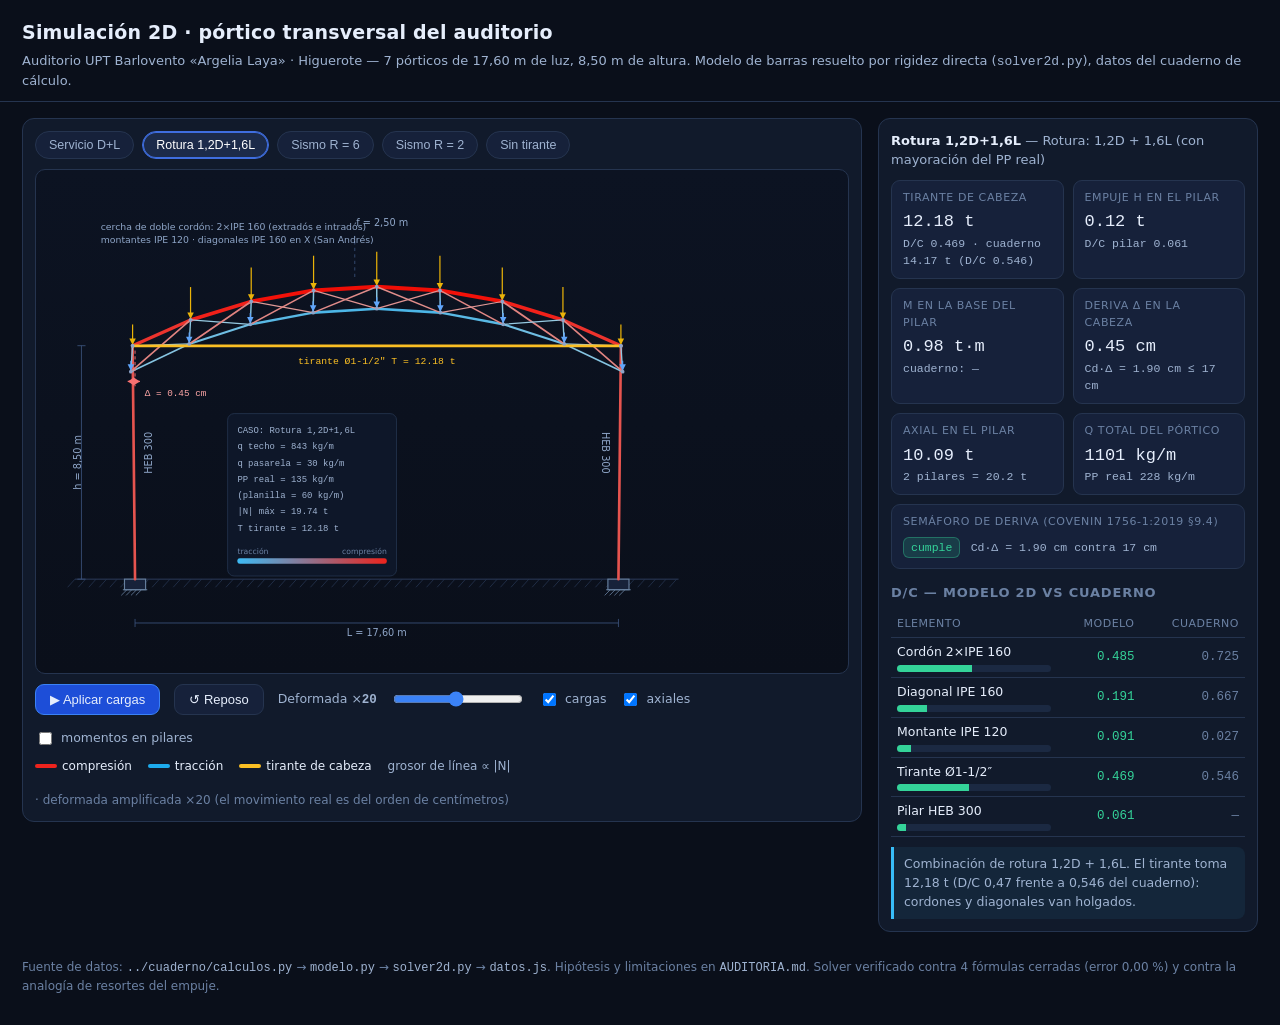
==== simulacion/index.html @ 8e028776 "Simulacion 2D del portico: solver verificado, 5 casos de carga y visor animado Subdirectorio simulac" ====
<!DOCTYPE html>
<html lang="es">
<head>
<meta charset="utf-8">
<meta name="viewport" content="width=device-width, initial-scale=1">
<title>Simulación 2D — pórtico del auditorio (17,60 m)</title>
<style>
  :root{
    --bg:#0a0f1a; --panel:#111a2b; --panel2:#16213a; --line:#25344f;
    --tx:#e6eefc; --tx2:#9fb3d1; --tx3:#6b81a3;
    --rojo:#ef4444; --azul:#38bdf8; --ambar:#fbbf24; --verde:#34d399;
    --mono:"SFMono-Regular",Consolas,"Liberation Mono",Menlo,monospace;
  }
  *{box-sizing:border-box}
  body{margin:0;background:var(--bg);color:var(--tx);
       font-family:system-ui,-apple-system,"Segoe UI",Roboto,sans-serif;font-size:14px;line-height:1.5}
  header{padding:18px 22px 10px;border-bottom:1px solid var(--line)}
  header h1{margin:0;font-size:19px;letter-spacing:.2px}
  header p{margin:4px 0 0;color:var(--tx2);font-size:13px}
  .grid{display:grid;grid-template-columns:minmax(0,1fr) 380px;gap:16px;padding:16px 22px 26px;
        align-items:start}
  @media (max-width:1080px){.grid{grid-template-columns:minmax(0,1fr)}}
  .card{background:var(--panel);border:1px solid var(--line);border-radius:12px;padding:12px}
  .chips{display:flex;flex-wrap:wrap;gap:8px;margin-bottom:10px}
  .chip{background:var(--panel2);border:1px solid var(--line);color:var(--tx2);border-radius:999px;
        padding:6px 13px;font-size:12.5px;cursor:pointer;transition:.15s}
  .chip:hover{border-color:#3b5480;color:var(--tx)}
  .chip.on{background:#1c2b4a;border-color:#3f6ee0;color:#fff;box-shadow:0 0 0 1px #3f6ee0 inset}
  svg{width:100%;height:auto;display:block;background:linear-gradient(180deg,#0c1322,#0a0f1a);
      border-radius:10px;border:1px solid var(--line)}
  .barra{display:flex;flex-wrap:wrap;gap:14px;align-items:center;margin-top:10px}
  button{background:var(--panel2);border:1px solid var(--line);color:var(--tx);border-radius:9px;
         padding:7px 14px;font-size:13px;cursor:pointer;transition:.15s}
  button:hover{border-color:#3b5480}
  button.pri{background:#1d4ed8;border-color:#3b82f6}
  button.pri:hover{background:#2563eb}
  label.ck{display:flex;gap:6px;align-items:center;color:var(--tx2);font-size:12.5px;cursor:pointer}
  input[type=range]{width:130px;accent-color:#3b82f6}
  .kpis{display:grid;grid-template-columns:1fr 1fr;gap:9px}
  .kpi{background:var(--panel2);border:1px solid var(--line);border-radius:9px;padding:9px 11px}
  .kpi .lab{color:var(--tx3);font-size:11px;text-transform:uppercase;letter-spacing:.6px}
  .kpi .val{font-family:var(--mono);font-size:17px;margin-top:3px}
  .kpi .sub{color:var(--tx2);font-size:11.5px;font-family:var(--mono)}
  .kpi.ancho{grid-column:1/-1}
  .badge{display:inline-block;border-radius:6px;padding:1px 7px;font-size:11.5px;font-family:var(--mono)}
  .ok{background:rgba(52,211,153,.15);color:var(--verde);border:1px solid rgba(52,211,153,.35)}
  .no{background:rgba(239,68,68,.15);color:var(--rojo);border:1px solid rgba(239,68,68,.4)}
  h3{margin:14px 0 8px;font-size:13px;text-transform:uppercase;letter-spacing:.8px;color:var(--tx3)}
  table{width:100%;border-collapse:collapse;font-size:12.5px}
  th,td{text-align:right;padding:5px 6px;border-bottom:1px solid var(--line)}
  th:first-child,td:first-child{text-align:left}
  th{color:var(--tx3);font-weight:500;font-size:11px;text-transform:uppercase;letter-spacing:.5px}
  td.n{font-family:var(--mono)}
  .dc{height:7px;border-radius:4px;background:#1b2942;overflow:hidden;margin-top:3px}
  .dc i{display:block;height:100%}
  .nota{color:var(--tx2);font-size:12.5px;background:rgba(56,189,248,.07);border-left:3px solid #38bdf8;
        padding:8px 10px;border-radius:0 8px 8px 0;margin-top:10px}
  .nota.alerta{background:rgba(239,68,68,.08);border-left-color:var(--rojo)}
  .leyenda{display:flex;gap:16px;flex-wrap:wrap;align-items:center;color:var(--tx2);font-size:12px;
           margin-top:9px}
  .leyenda b{font-weight:500;color:var(--tx)}
  .sw{display:inline-block;width:22px;height:4px;border-radius:2px;vertical-align:middle;margin-right:5px}
  footer{padding:0 22px 30px;color:var(--tx3);font-size:12px}
  code{font-family:var(--mono);color:var(--tx2)}
</style>
</head>
<body>
<header>
  <h1>Simulación 2D · pórtico transversal del auditorio</h1>
  <p>Auditorio UPT Barlovento «Argelia Laya» · Higuerote — 7 pórticos de 17,60 m de luz, 8,50 m de altura.
     Modelo de barras resuelto por rigidez directa (<code>solver2d.py</code>), datos del cuaderno de cálculo.</p>
</header>

<div class="grid">
  <section class="card">
    <div class="chips" id="chips"></div>
    <svg id="lienzo" viewBox="0 0 1000 620" preserveAspectRatio="xMidYMid meet"></svg>
    <div class="barra">
      <button class="pri" id="btnPlay">▶ Aplicar cargas</button>
      <button id="btnReset">↺ Reposo</button>
      <button id="btnOsc" style="display:none">⇄ Oscilar sismo</button>
      <span style="color:var(--tx2);font-size:12.5px">Deformada ×<b id="escLab" style="font-family:var(--mono)">20</b></span>
      <input type="range" id="escala" min="1" max="40" value="20">
      <label class="ck"><input type="checkbox" id="ckCargas" checked> cargas</label>
      <label class="ck"><input type="checkbox" id="ckAxial" checked> axiales</label>
      <label class="ck"><input type="checkbox" id="ckMom" > momentos en pilares</label>
    </div>
    <div class="leyenda">
      <span><span class="sw" style="background:hsl(2,85%,52%)"></span><b>compresión</b></span>
      <span><span class="sw" style="background:hsl(199,85%,52%)"></span><b>tracción</b></span>
      <span><span class="sw" style="background:#fbbf24"></span><b>tirante de cabeza</b></span>
      <span>grosor de línea ∝ |N|</span>
      <span style="color:var(--tx3)">· deformada amplificada ×<span id="escLab2">20</span> (el movimiento real es del orden de centímetros)</span>
    </div>
  </section>

  <aside class="card">
    <div id="tituloCaso" style="font-size:13px;color:var(--tx2);margin-bottom:10px"></div>
    <div class="kpis" id="kpis"></div>
    <h3>D/C — modelo 2D vs cuaderno</h3>
    <table id="tablaDC">
      <thead><tr><th>Elemento</th><th>Modelo</th><th>Cuaderno</th></tr></thead>
      <tbody></tbody>
    </table>
    <div id="notas"></div>
  </aside>
</div>

<footer>
  Fuente de datos: <code>../cuaderno/calculos.py</code> → <code>modelo.py</code> → <code>solver2d.py</code>
  → <code>datos.js</code>. Hipótesis y limitaciones en <code>AUDITORIA.md</code>.
  Solver verificado contra 4 fórmulas cerradas (error 0,00 %) y contra la analogía de resortes del empuje.
</footer>

<script src="datos.js"></script>
<script src="app.js"></script>
</body>
</html>
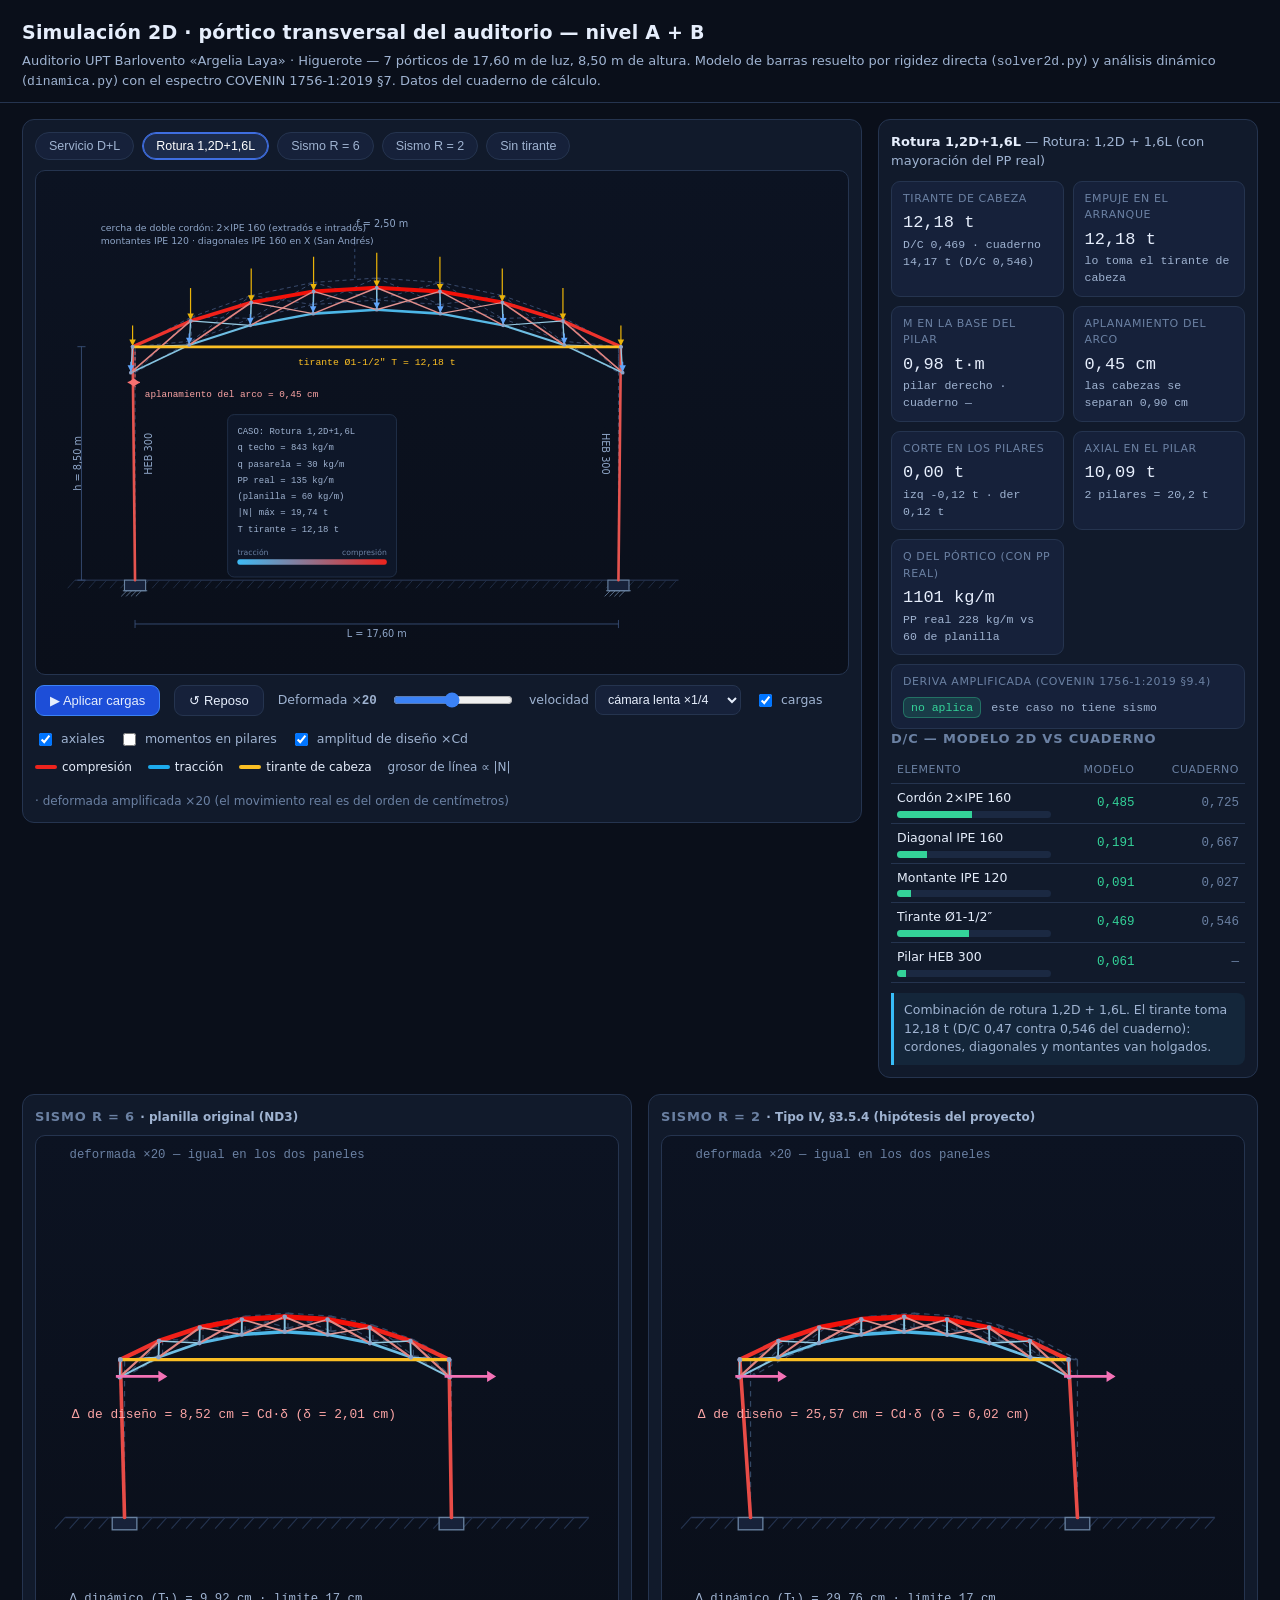
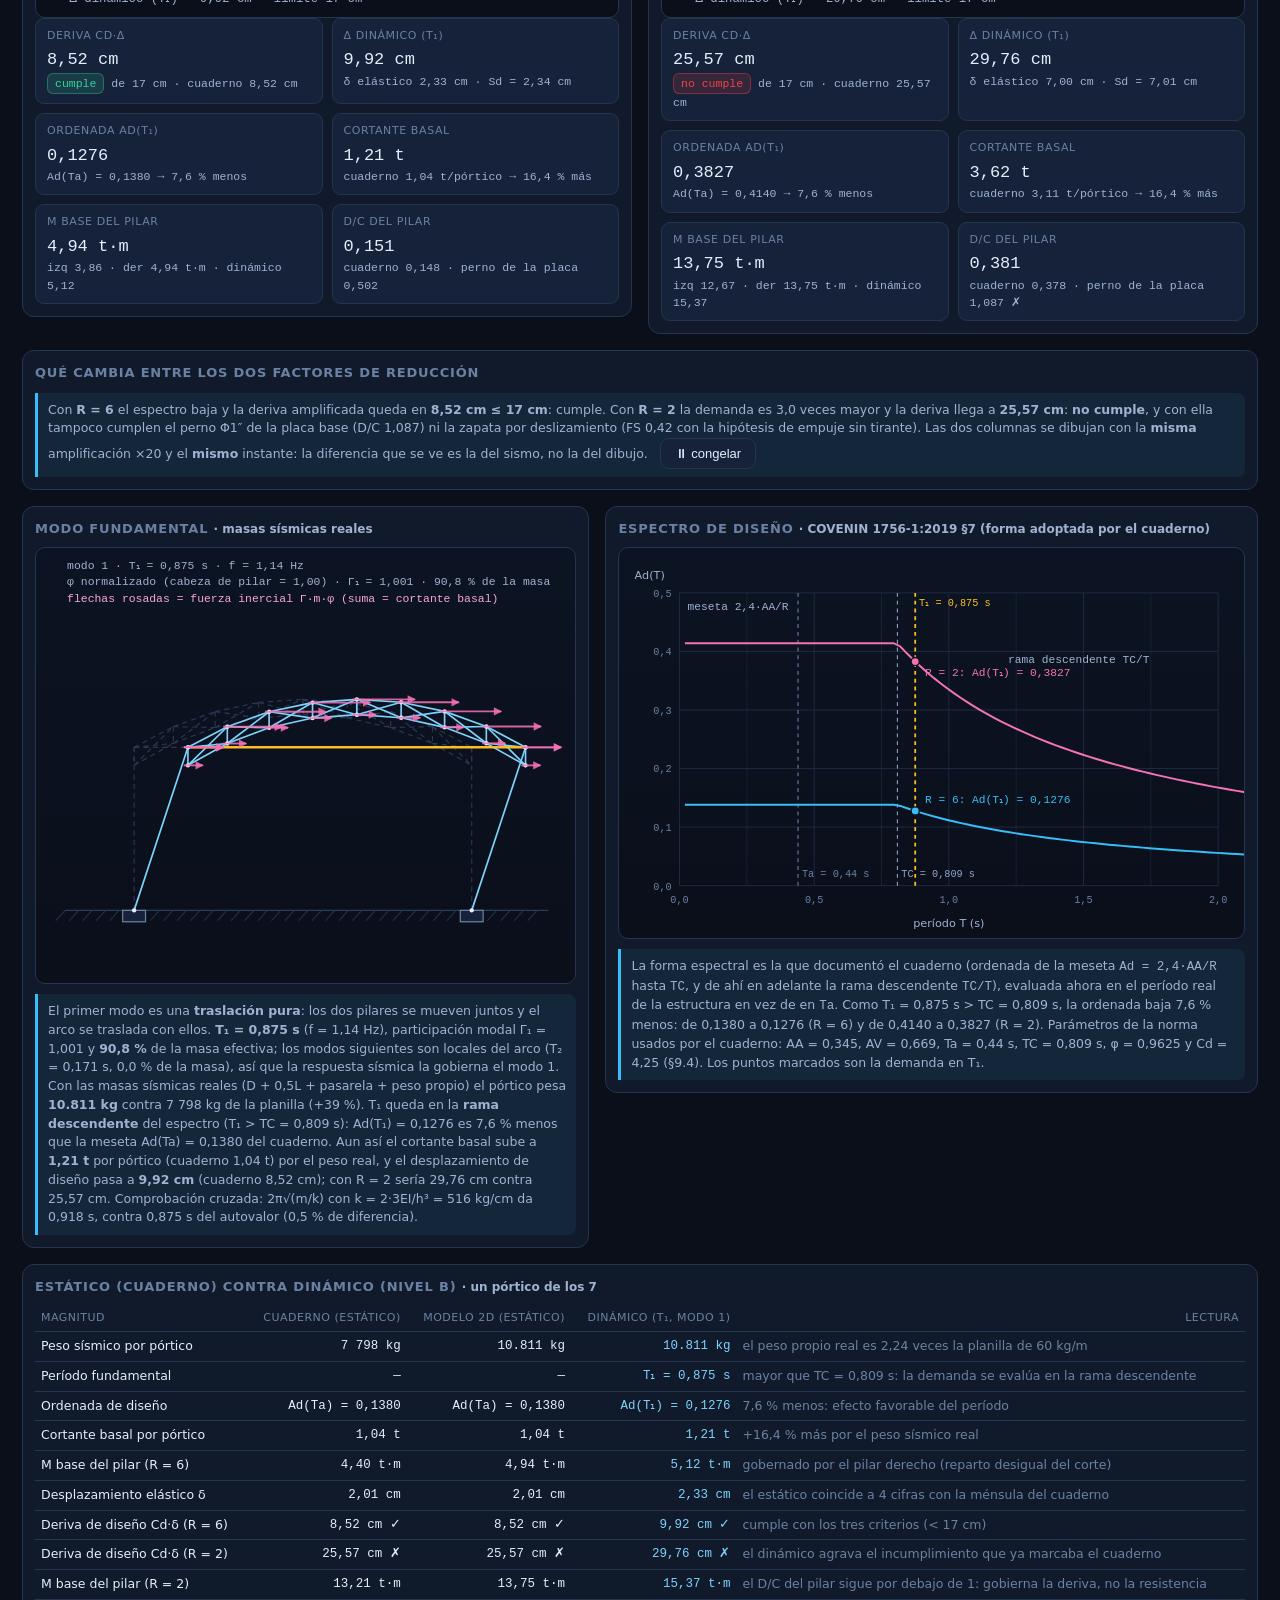
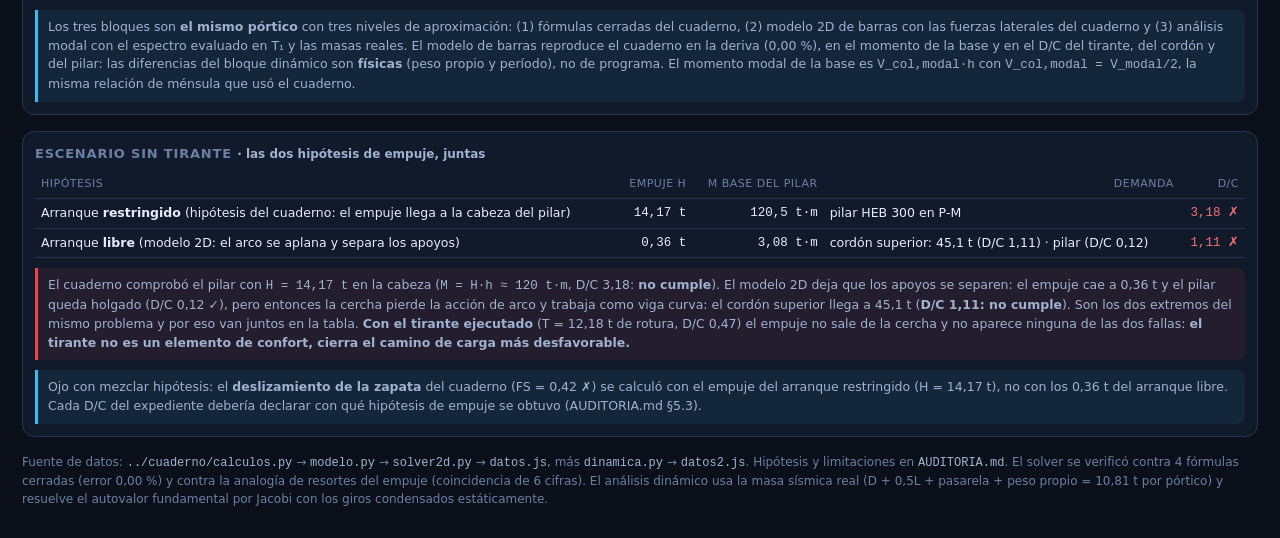
==== commit 66b70462: "Nivel B de la simulacion 2D: analisis modal (T1 = 0,875 s), espectro evaluado en T1 y R = 6 vs R = 2" ====
--- a/simulacion/index.html
+++ b/simulacion/index.html
@@ -17,9 +17,12 @@
   header{padding:18px 22px 10px;border-bottom:1px solid var(--line)}
   header h1{margin:0;font-size:19px;letter-spacing:.2px}
   header p{margin:4px 0 0;color:var(--tx2);font-size:13px}
-  .grid{display:grid;grid-template-columns:minmax(0,1fr) 380px;gap:16px;padding:16px 22px 26px;
+  .grid{display:grid;grid-template-columns:minmax(0,1fr) 380px;gap:16px;padding:16px 22px 0;
         align-items:start}
-  @media (max-width:1080px){.grid{grid-template-columns:minmax(0,1fr)}}
+  .grid2{display:grid;grid-template-columns:1fr 1fr;gap:16px;padding:16px 22px 0;align-items:start}
+  .grid2b{display:grid;grid-template-columns:1fr 1.15fr;gap:16px;padding:16px 22px 0;align-items:start}
+  .full{padding:16px 22px 0}
+  @media (max-width:1080px){.grid,.grid2,.grid2b{grid-template-columns:minmax(0,1fr)}}
   .card{background:var(--panel);border:1px solid var(--line);border-radius:12px;padding:12px}
   .chips{display:flex;flex-wrap:wrap;gap:8px;margin-bottom:10px}
   .chip{background:var(--panel2);border:1px solid var(--line);color:var(--tx2);border-radius:999px;
@@ -35,7 +38,9 @@
   button.pri{background:#1d4ed8;border-color:#3b82f6}
   button.pri:hover{background:#2563eb}
   label.ck{display:flex;gap:6px;align-items:center;color:var(--tx2);font-size:12.5px;cursor:pointer}
-  input[type=range]{width:130px;accent-color:#3b82f6}
+  select{background:var(--panel2);border:1px solid var(--line);color:var(--tx);border-radius:8px;
+         padding:6px 8px;font-size:12.5px}
+  input[type=range]{width:120px;accent-color:#3b82f6}
   .kpis{display:grid;grid-template-columns:1fr 1fr;gap:9px}
   .kpi{background:var(--panel2);border:1px solid var(--line);border-radius:9px;padding:9px 11px}
   .kpi .lab{color:var(--tx3);font-size:11px;text-transform:uppercase;letter-spacing:.6px}
@@ -45,7 +50,8 @@
   .badge{display:inline-block;border-radius:6px;padding:1px 7px;font-size:11.5px;font-family:var(--mono)}
   .ok{background:rgba(52,211,153,.15);color:var(--verde);border:1px solid rgba(52,211,153,.35)}
   .no{background:rgba(239,68,68,.15);color:var(--rojo);border:1px solid rgba(239,68,68,.4)}
-  h3{margin:14px 0 8px;font-size:13px;text-transform:uppercase;letter-spacing:.8px;color:var(--tx3)}
+  h3{margin:0 0 8px;font-size:13px;text-transform:uppercase;letter-spacing:.8px;color:var(--tx3)}
+  h3 span{text-transform:none;letter-spacing:0;color:var(--tx2);font-size:12px}
   table{width:100%;border-collapse:collapse;font-size:12.5px}
   th,td{text-align:right;padding:5px 6px;border-bottom:1px solid var(--line)}
   th:first-child,td:first-child{text-align:left}
@@ -56,21 +62,24 @@
   .nota{color:var(--tx2);font-size:12.5px;background:rgba(56,189,248,.07);border-left:3px solid #38bdf8;
         padding:8px 10px;border-radius:0 8px 8px 0;margin-top:10px}
   .nota.alerta{background:rgba(239,68,68,.08);border-left-color:var(--rojo)}
+  .nota.ok{background:rgba(52,211,153,.08);border-left-color:var(--verde)}
   .leyenda{display:flex;gap:16px;flex-wrap:wrap;align-items:center;color:var(--tx2);font-size:12px;
            margin-top:9px}
   .leyenda b{font-weight:500;color:var(--tx)}
   .sw{display:inline-block;width:22px;height:4px;border-radius:2px;vertical-align:middle;margin-right:5px}
-  footer{padding:0 22px 30px;color:var(--tx3);font-size:12px}
+  footer{padding:16px 22px 30px;color:var(--tx3);font-size:12px}
   code{font-family:var(--mono);color:var(--tx2)}
 </style>
 </head>
 <body>
 <header>
-  <h1>Simulación 2D · pórtico transversal del auditorio</h1>
+  <h1>Simulación 2D · pórtico transversal del auditorio — nivel A + B</h1>
   <p>Auditorio UPT Barlovento «Argelia Laya» · Higuerote — 7 pórticos de 17,60 m de luz, 8,50 m de altura.
-     Modelo de barras resuelto por rigidez directa (<code>solver2d.py</code>), datos del cuaderno de cálculo.</p>
+     Modelo de barras resuelto por rigidez directa (<code>solver2d.py</code>) y análisis dinámico
+     (<code>dinamica.py</code>) con el espectro COVENIN 1756‑1:2019 §7. Datos del cuaderno de cálculo.</p>
 </header>
 
+<!-- ============================ NIVEL A: escena principal ============================ -->
 <div class="grid">
   <section class="card">
     <div class="chips" id="chips"></div>
@@ -81,9 +90,18 @@
       <button id="btnOsc" style="display:none">⇄ Oscilar sismo</button>
       <span style="color:var(--tx2);font-size:12.5px">Deformada ×<b id="escLab" style="font-family:var(--mono)">20</b></span>
       <input type="range" id="escala" min="1" max="40" value="20">
+      <label class="ck">velocidad
+        <select id="vel">
+          <option value="1">tiempo real</option>
+          <option value="0.25" selected>cámara lenta ×1/4</option>
+          <option value="0.1">cámara lenta ×1/10</option>
+        </select>
+      </label>
       <label class="ck"><input type="checkbox" id="ckCargas" checked> cargas</label>
       <label class="ck"><input type="checkbox" id="ckAxial" checked> axiales</label>
-      <label class="ck"><input type="checkbox" id="ckMom" > momentos en pilares</label>
+      <label class="ck"><input type="checkbox" id="ckMom"> momentos en pilares</label>
+      <label class="ck" title="La oscilación del nivel B usa la amplitud de diseño Δ = Cd·δ">
+        <input type="checkbox" id="ckCd" checked> amplitud de diseño ×Cd</label>
     </div>
     <div class="leyenda">
       <span><span class="sw" style="background:hsl(2,85%,52%)"></span><b>compresión</b></span>
@@ -106,13 +124,74 @@
   </aside>
 </div>
 
+<!-- ============================ NIVEL B: R = 6 vs R = 2 ============================ -->
+<div class="grid2">
+  <section class="card">
+    <h3>Sismo R = 6 <span>· planilla original (ND3)</span></h3>
+    <svg id="lienzoR6" viewBox="0 0 520 430" preserveAspectRatio="xMidYMid meet"></svg>
+    <div class="kpis" id="kpiR6"></div>
+  </section>
+  <section class="card">
+    <h3>Sismo R = 2 <span>· Tipo IV, §3.5.4 (hipótesis del proyecto)</span></h3>
+    <svg id="lienzoR2" viewBox="0 0 520 430" preserveAspectRatio="xMidYMid meet"></svg>
+    <div class="kpis" id="kpiR2"></div>
+  </section>
+</div>
+<div class="full" id="notaComparacion"></div>
+
+<!-- ============================ NIVEL B: modo y espectro ============================ -->
+<div class="grid2b">
+  <section class="card">
+    <h3>Modo fundamental <span>· masas sísmicas reales</span></h3>
+    <svg id="lienzoModo" viewBox="0 0 520 420" preserveAspectRatio="xMidYMid meet"></svg>
+    <div id="txtModo"></div>
+  </section>
+  <section class="card">
+    <h3>Espectro de diseño <span>· COVENIN 1756‑1:2019 §7 (forma adoptada por el cuaderno)</span></h3>
+    <svg id="lienzoEspectro" viewBox="0 0 640 400" preserveAspectRatio="xMidYMid meet"></svg>
+    <div id="txtEspectro"></div>
+  </section>
+</div>
+
+<!-- ============================ NIVEL B: estático vs dinámico ============================ -->
+<div class="full">
+  <section class="card">
+    <h3>Estático (cuaderno) contra dinámico (nivel B) <span>· un pórtico de los 7</span></h3>
+    <table id="tablaDin">
+      <thead><tr><th>Magnitud</th><th>Cuaderno (estático)</th><th>Modelo 2D (estático)</th>
+        <th>Dinámico (T₁, modo 1)</th><th>Lectura</th></tr></thead>
+      <tbody></tbody>
+    </table>
+    <div id="notasDin"></div>
+  </section>
+</div>
+
+<!-- ============================ Sin tirante: dos hipótesis ============================ -->
+<div class="full">
+  <section class="card" id="cardSin">
+    <h3>Escenario sin tirante <span>· las dos hipótesis de empuje, juntas</span></h3>
+    <table id="tablaSin">
+      <thead><tr><th>Hipótesis</th><th>Empuje H</th><th>M base del pilar</th><th>Demanda</th>
+        <th>D/C</th></tr></thead>
+      <tbody></tbody>
+    </table>
+    <div id="notasSin"></div>
+  </section>
+</div>
+
 <footer>
   Fuente de datos: <code>../cuaderno/calculos.py</code> → <code>modelo.py</code> → <code>solver2d.py</code>
-  → <code>datos.js</code>. Hipótesis y limitaciones en <code>AUDITORIA.md</code>.
-  Solver verificado contra 4 fórmulas cerradas (error 0,00 %) y contra la analogía de resortes del empuje.
+  → <code>datos.js</code>, más <code>dinamica.py</code> → <code>datos2.js</code>.
+  Hipótesis y limitaciones en <code>AUDITORIA.md</code>.
+  El solver se verificó contra 4 fórmulas cerradas (error 0,00 %) y contra la analogía de resortes del
+  empuje (coincidencia de 6 cifras). El análisis dinámico usa la masa sísmica real (D + 0,5L + pasarela +
+  peso propio = 10,81 t por pórtico) y resuelve el autovalor fundamental por Jacobi con los giros
+  condensados estáticamente.
 </footer>
 
 <script src="datos.js"></script>
+<script src="datos2.js"></script>
 <script src="app.js"></script>
+<script src="app_din.js"></script>
 </body>
 </html>
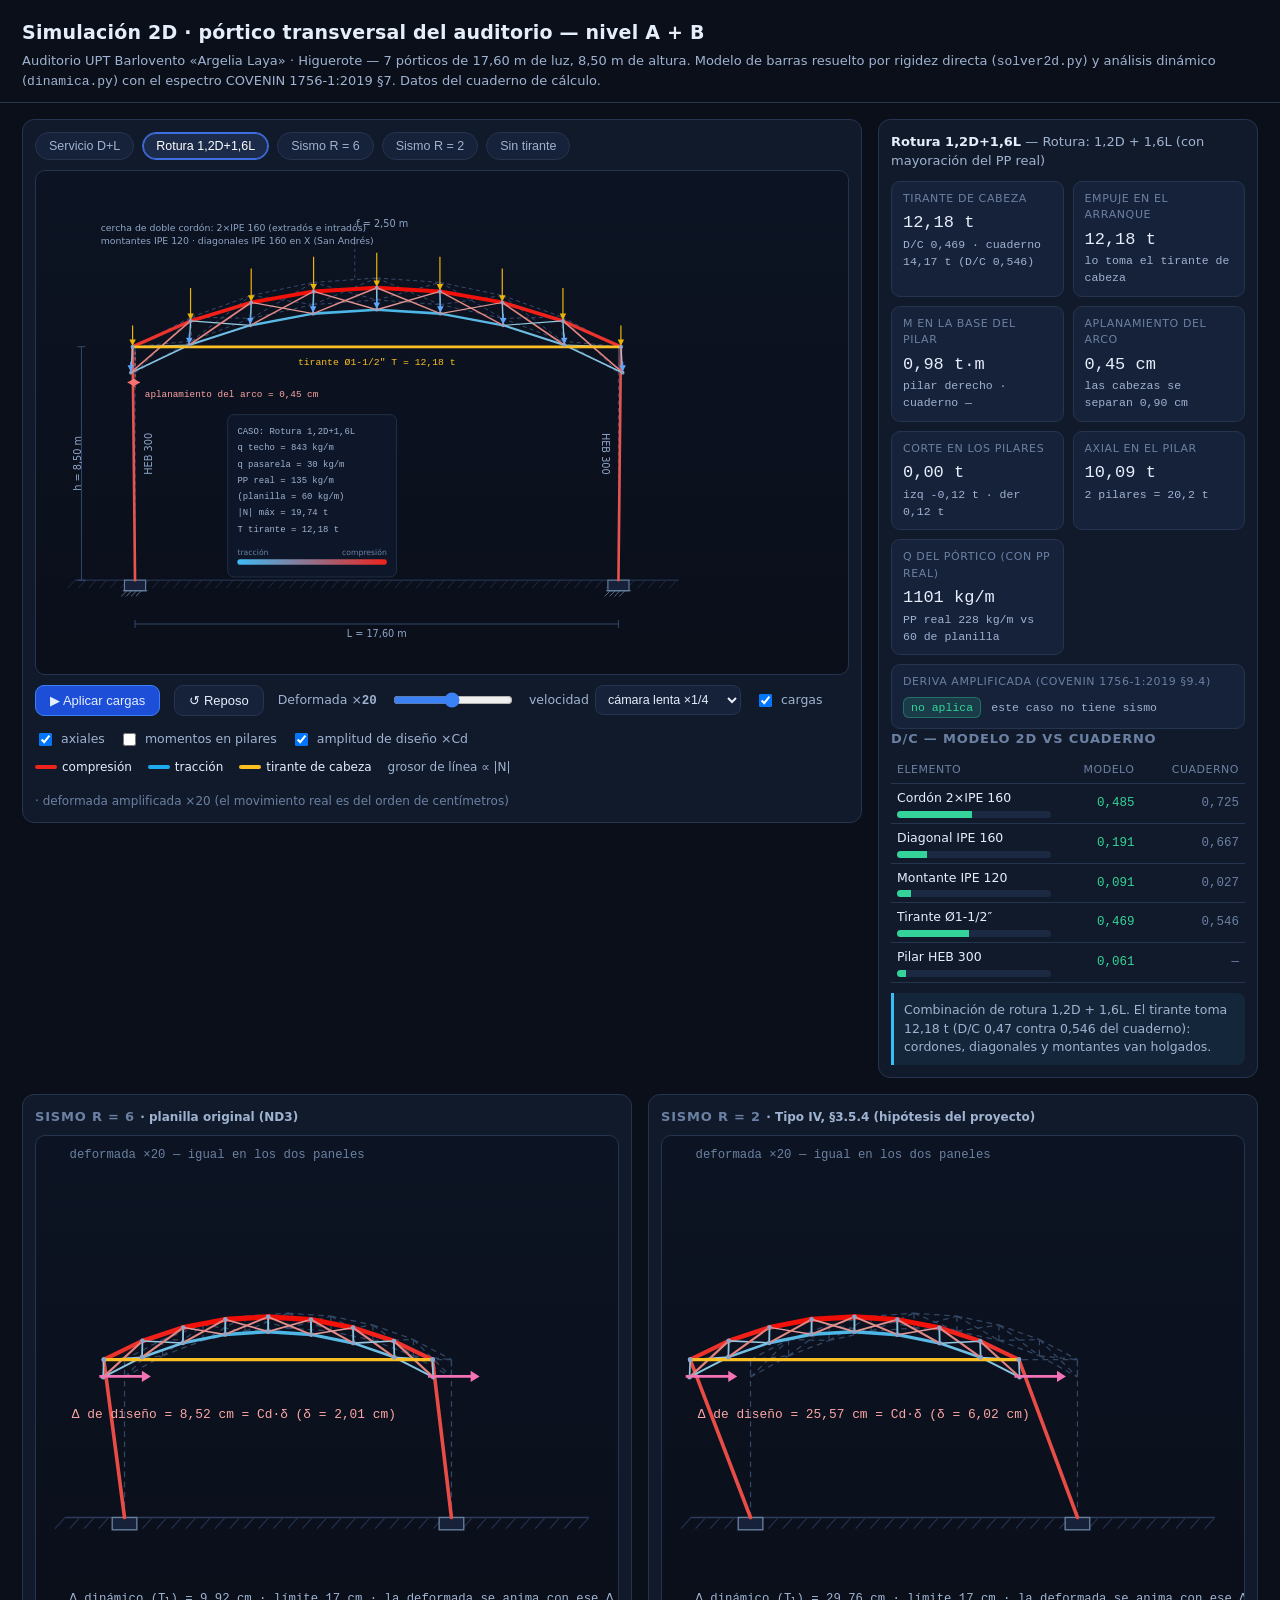
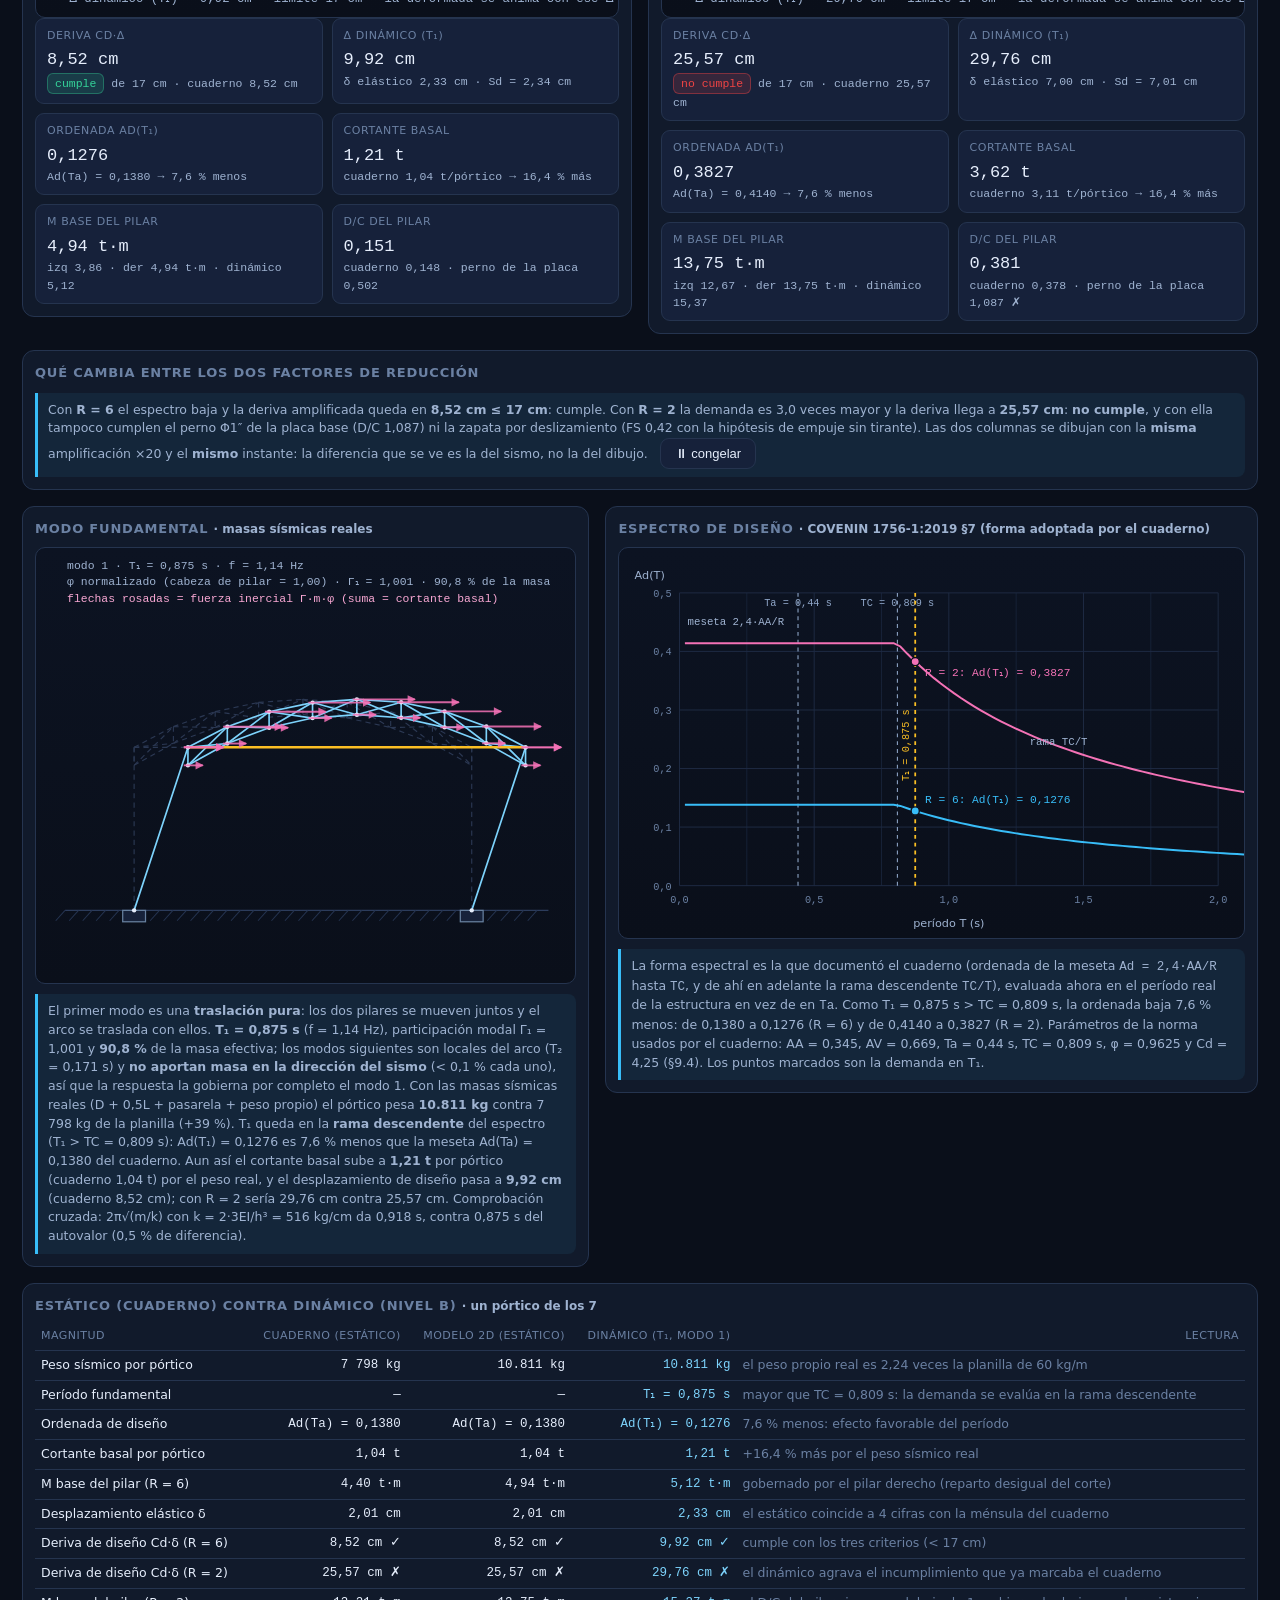
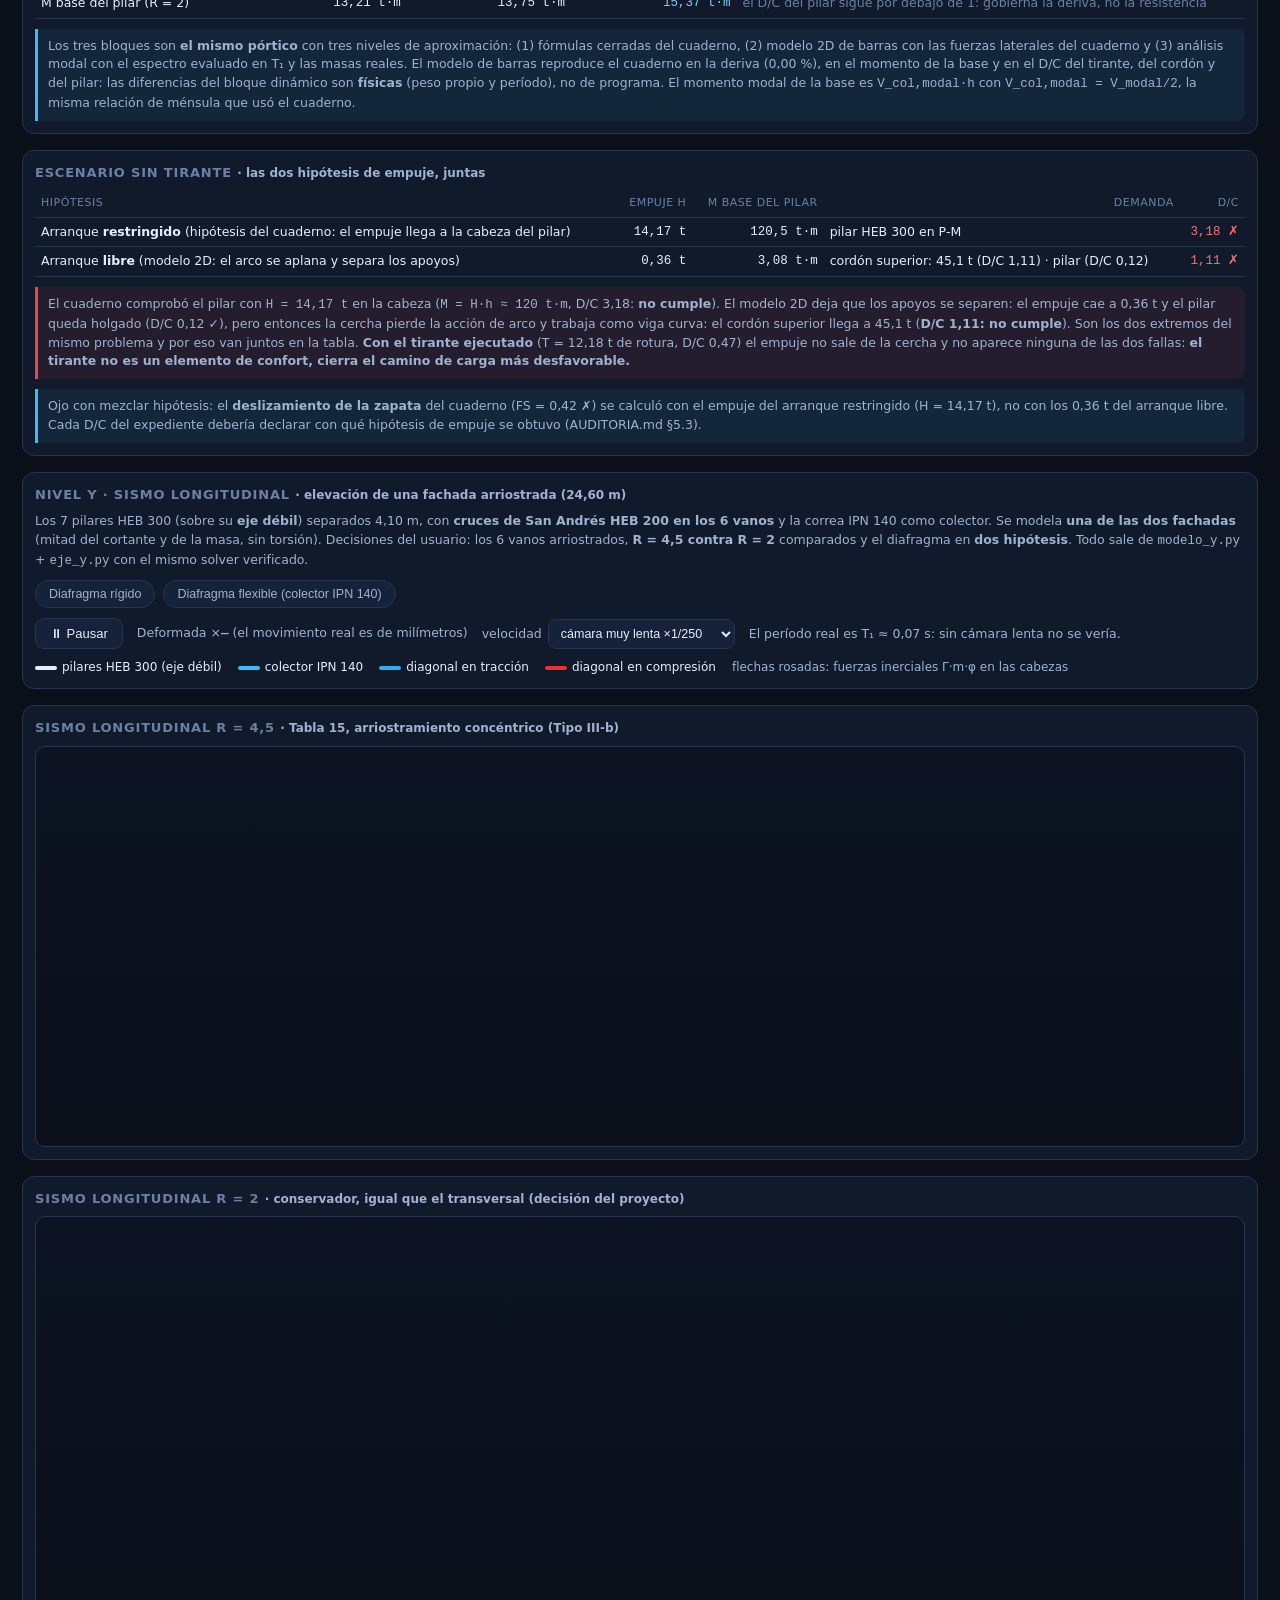
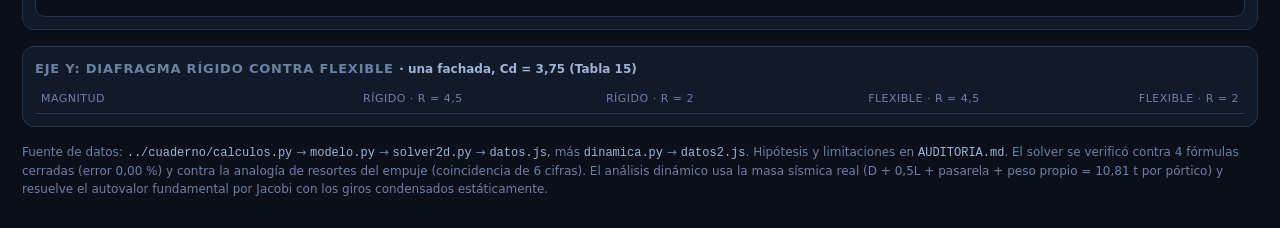
==== commit 25a45a28: "Nivel Y: simulación longitudinal de la fachada arriostrada (R 4,5 vs 2, diafragma rígido/flexible) C" ====
--- a/simulacion/index.html
+++ b/simulacion/index.html
@@ -179,6 +179,71 @@
   </section>
 </div>
 
+<!-- ============================ NIVEL Y: dirección longitudinal ============================ -->
+<div class="full">
+  <section class="card">
+    <h3>Nivel Y · sismo longitudinal <span>· elevación de una fachada arriostrada (24,60 m)</span></h3>
+    <p style="color:var(--tx2);font-size:12.5px;margin:0 0 10px">
+      Los 7 pilares HEB 300 (sobre su <b>eje débil</b>) separados 4,10 m, con <b>cruces de San Andrés
+      HEB 200 en los 6 vanos</b> y la correa IPN 140 como colector. Se modela <b>una de las dos fachadas</b>
+      (mitad del cortante y de la masa, sin torsión). Decisiones del usuario: los 6 vanos arriostrados,
+      <b>R = 4,5 contra R = 2</b> comparados y el diafragma en <b>dos hipótesis</b>. Todo sale de
+      <code>modelo_y.py</code> + <code>eje_y.py</code> con el mismo solver verificado.
+    </p>
+    <div class="chips" id="chipsDia" style="margin-bottom:0">
+      <button class="chip" data-d="rigido">Diafragma rígido</button>
+      <button class="chip" data-d="flexible">Diafragma flexible (colector IPN 140)</button>
+    </div>
+    <div class="barra">
+      <button id="btnPausaY">⏸ Pausar</button>
+      <span style="color:var(--tx2);font-size:12.5px">Deformada ×<b id="ampLabY" style="font-family:var(--mono)">—</b>
+        (el movimiento real es de milímetros)</span>
+      <label class="ck">velocidad
+        <select id="velY">
+          <option value="0.01">cámara lenta ×1/100</option>
+          <option value="0.004" selected>cámara muy lenta ×1/250</option>
+          <option value="0.001">cámara muy lenta ×1/1000</option>
+        </select>
+      </label>
+      <span style="color:var(--tx2);font-size:12.5px">El período real es T₁ ≈ 0,07 s: sin cámara lenta no se vería.</span>
+    </div>
+    <div class="leyenda">
+      <span><span class="sw" style="background:#e6eefc"></span><b>pilares HEB 300 (eje débil)</b></span>
+      <span><span class="sw" style="background:#38bdf8"></span><b>colector IPN 140</b></span>
+      <span><span class="sw" style="background:hsl(199,85%,55%)"></span><b>diagonal en tracción</b></span>
+      <span><span class="sw" style="background:hsl(2,85%,55%)"></span><b>diagonal en compresión</b></span>
+      <span>flechas rosadas: fuerzas inerciales Γ·m·φ en las cabezas</span>
+    </div>
+  </section>
+</div>
+
+<div class="full">
+  <section class="card">
+    <h3>Sismo longitudinal R = 4,5 <span>· Tabla 15, arriostramiento concéntrico (Tipo III-b)</span></h3>
+    <svg id="lienzoYR45" viewBox="0 0 1000 330" preserveAspectRatio="xMidYMid meet"></svg>
+    <div class="kpis" id="kpiYR45" style="grid-template-columns:1fr 1fr 1fr 1fr"></div>
+  </section>
+</div>
+<div class="full">
+  <section class="card">
+    <h3>Sismo longitudinal R = 2 <span>· conservador, igual que el transversal (decisión del proyecto)</span></h3>
+    <svg id="lienzoYR2" viewBox="0 0 1000 330" preserveAspectRatio="xMidYMid meet"></svg>
+    <div class="kpis" id="kpiYR2" style="grid-template-columns:1fr 1fr 1fr 1fr"></div>
+  </section>
+</div>
+
+<div class="full">
+  <section class="card">
+    <h3>Eje Y: diafragma rígido contra flexible <span>· una fachada, Cd = 3,75 (Tabla 15)</span></h3>
+    <table id="tablaY">
+      <thead><tr><th>Magnitud</th><th>Rígido · R = 4,5</th><th>Rígido · R = 2</th>
+        <th>Flexible · R = 4,5</th><th>Flexible · R = 2</th></tr></thead>
+      <tbody></tbody>
+    </table>
+    <div id="notasY"></div>
+  </section>
+</div>
+
 <footer>
   Fuente de datos: <code>../cuaderno/calculos.py</code> → <code>modelo.py</code> → <code>solver2d.py</code>
   → <code>datos.js</code>, más <code>dinamica.py</code> → <code>datos2.js</code>.
